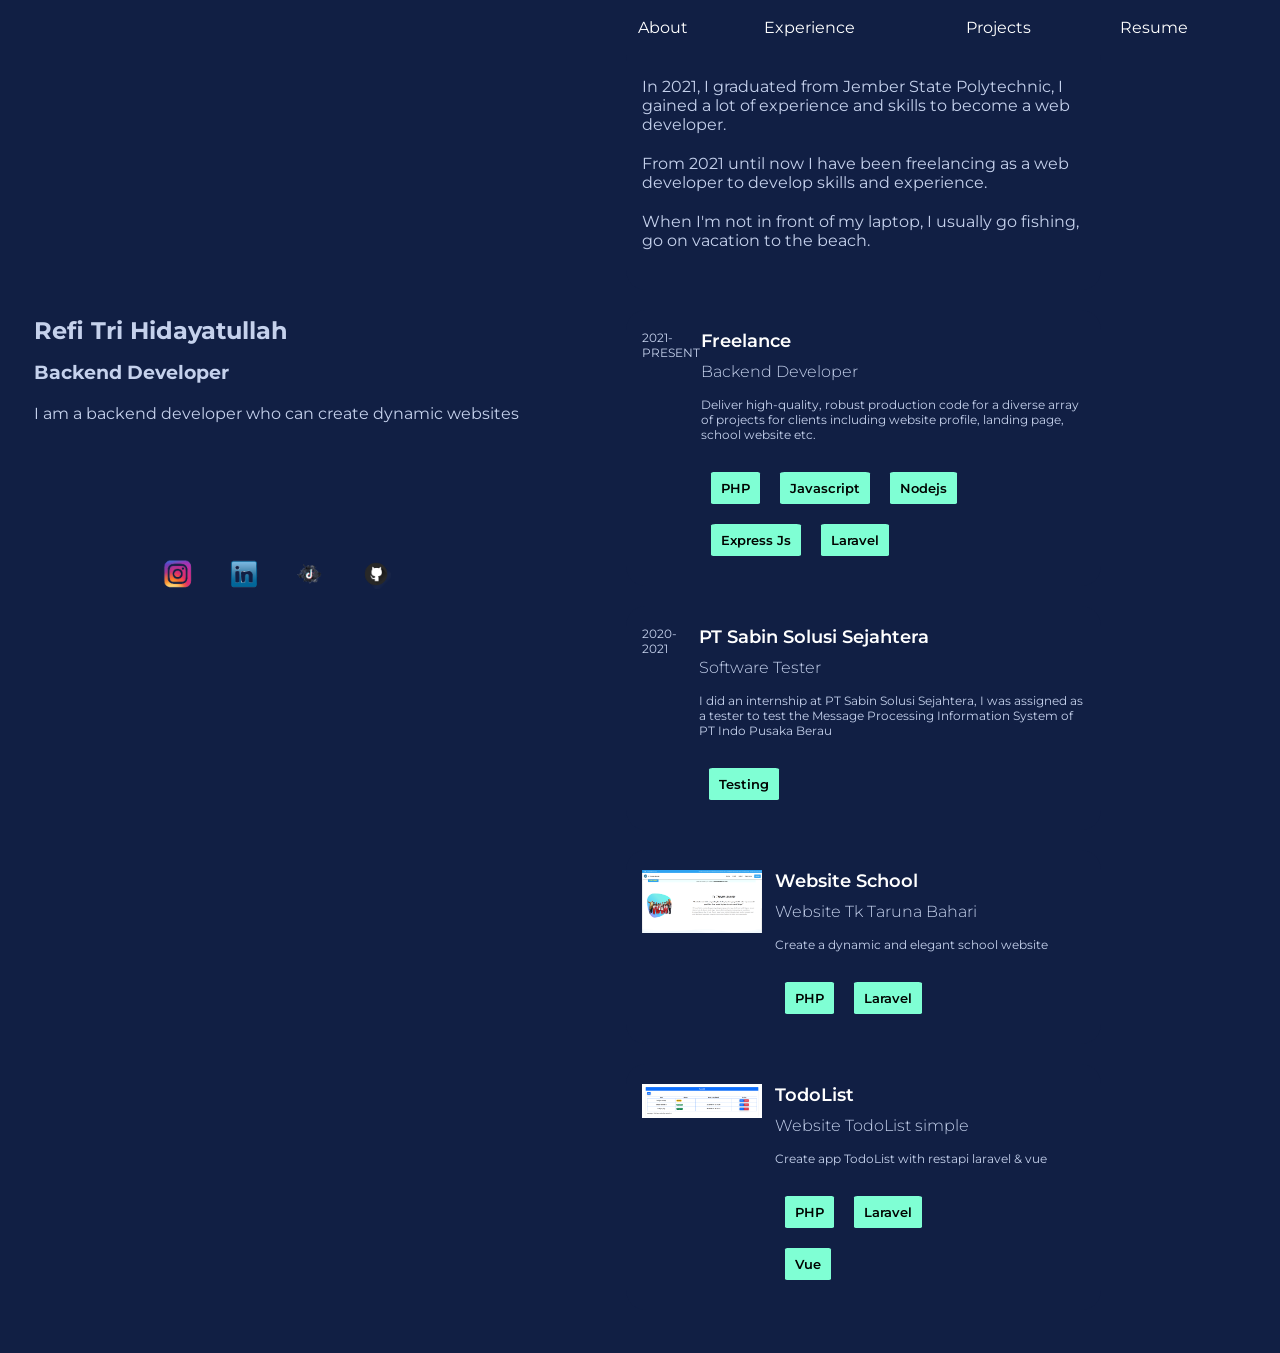
==== index.html @ 6db91884 "revisi" ====
<!DOCTYPE html>
<html lang="en">
  <head>
    <meta charset="UTF-8" />
    <meta name="viewport" content="width=device-width, initial-scale=1.0" />
    <link rel="stylesheet" href="css.css" />
    <link
      rel="stylesheet"
      href="https://cdnjs.cloudflare.com/ajax/libs/font-awesome/6.4.0/css/all.min.css"
      integrity="sha512-iecdLmaskl7CVkqkXNQ/ZH/XLlvWZOJyj7Yy7tcenmpD1ypASozpmT/E0iPtmFIB46ZmdtAc9eNBvH0H/ZpiBw=="
      crossorigin="anonymous"
      referrerpolicy="no-referrer"
    />
    <title>Refi Tri Hidayatullah</title>
  </head>
  <body>
    <div class="container">
      <nav style="position: fixed">
        <div class="navbar">
          <ul class="d-flex d-flex-direc-col-reverse">
            <li>
              <i id="#sidebar" class="fa-solid fa-download"></i>
              <a href="#">Resume</a>
              <span class="tooltip-text" id="tooltip_resume">Resume</span>
            </li>
            <li>
              <i id="projects" class="fa-solid fa-file"></i>
              <a href="#experience">Projects</a>
              <span class="tooltip-text" id="tooltip_projects">Projects</span>
            </li>
            <li>
              <i id="#experience" class="fa-sharp fa-solid fa-address-card"></i>
              <a href="#experience">Experience</a>
              <span class="tooltip-text" id="tooltip_experience"
                >Experience</span
              >
            </li>
            <li>
              <i class="fa-sharp fa-solid fa-info"></i>
              <a href="#">About</a>
              <span class="tooltip-text" id="tooltip_about">About</span>
            </li>
          </ul>
        </div>
      </nav>
      <div id="sidebar">
        <div class="wrapper">
          <div class="wrapper-name">
            <h2>Refi Tri Hidayatullah</h2>
            <h3>Backend Developer</h3>
            <p style="text-align: left">
              I am a backend developer who can create dynamic websites
            </p>
          </div>
          <div class="wrapper-sosmed">
            <ul>
              <li>
                <a
                  target="_blank"
                  href="https://www.instagram.com/refi_tri_hidayatullah/"
                >
                  <img src="img/instagram.png" alt="instagram" />
                </a>
              </li>
              <li>
                <a
                  target="_blank"
                  href="https://www.linkedin.com/in/refi-tri-hidayatullah-98b4861b3/"
                >
                  <img src="img/linkedin.png" alt="linkedin" />
                </a>
              </li>
              <li>
                <a target="_blank" href="https://www.tiktok.com/@refitrih">
                  <img src="img/tiktok.png" alt="tiktok" />
                </a>
              </li>
              <li>
                <a
                  target="_blank"
                  href="https://github.com/refitrihidayatullah"
                >
                  <img src="img/github.png" alt="github" />
                </a>
              </li>
            </ul>
          </div>
        </div>
      </div>
      <main>
        <section id="about">
          <div class="wrapper-about">
            <p>
              In 2021, I graduated from Jember State Polytechnic, I gained a lot
              of experience and skills to become a web developer.
            </p>
            <p>
              From 2021 until now I have been freelancing as a web developer to
              develop skills and experience.
            </p>
            <p>
              When I'm not in front of my laptop, I usually go fishing, go on
              vacation to the beach.
            </p>
          </div>
        </section>
        <form id="experience">
          <div class="wrapper-experience">
            <div class="experience-date">2021-PRESENT</div>
            <div class="experience-content">
              <div class="experience-content-title">Freelance</div>
              <div class="experience-content-subtitle">Backend Developer</div>
              <p>
                Deliver high-quality, robust production code for a diverse array
                of projects for clients including website profile, landing page,
                school website etc.
              </p>
              <div class="experience-skills">
                <ul>
                  <li><button class="btn">PHP</button></li>
                  <li><button class="btn">Javascript</button></li>
                  <li><button class="btn">Nodejs</button></li>
                  <li><button class="btn">Express Js</button></li>
                  <li><button class="btn">Laravel</button></li>
                </ul>
              </div>
            </div>
          </div>

          <div class="wrapper-experience">
            <div class="experience-date">2020-2021</div>
            <div class="experience-content">
              <div class="experience-content-title">
                PT Sabin Solusi Sejahtera
              </div>
              <div class="experience-content-subtitle">Software Tester</div>
              <p>
                I did an internship at PT Sabin Solusi Sejahtera, I was assigned
                as a tester to test the Message Processing Information System of
                PT Indo Pusaka Berau
              </p>
              <div class="experience-skills">
                <ul>
                  <li><button class="btn">Testing</button></li>
                </ul>
              </div>
            </div>
          </div>
        </form>

        <div id="projects" class="wrapper-experience">
          <div class="experience-date">
            <img
              style="max-width: 120px; max-height: 120px"
              src="img/taruna.PNG"
              alt=""
            />
          </div>
          <div class="experience-content">
            <div class="experience-content-title">Website School</div>
            <div class="experience-content-subtitle">
              Website Tk Taruna Bahari
            </div>
            <p>Create a dynamic and elegant school website</p>
            <div class="experience-skills">
              <ul>
                <li><button class="btn">PHP</button></li>
                <li><button class="btn">Laravel</button></li>
              </ul>
            </div>
          </div>
        </div>

        <div id="projects" class="wrapper-experience">
          <div class="experience-date">
            <img
              style="max-width: 120px; max-height: 120px"
              src="img/todolist.PNG"
              alt=""
            />
          </div>
          <div class="experience-content">
            <div class="experience-content-title">TodoList</div>
            <div class="experience-content-subtitle">
              Website TodoList simple
            </div>
            <p>Create app TodoList with restapi laravel & vue</p>
            <div class="experience-skills">
              <ul>
                <li><button class="btn">PHP</button></li>
                <li><button class="btn">Laravel</button></li>
                <li><button class="btn">Vue</button></li>
              </ul>
            </div>
          </div>
        </div>
      </main>
    </div>
  </body>
</html>
---- css.css ----
@import url("https://fonts.googleapis.com/css2?family=Montserrat:wght@400;700&display=swap");
* {
  margin: 0;
  padding: 0;
  box-sizing: border-box;
  list-style-type: none;
  text-decoration: none;
  font-family: "Montserrat", sans-serif;
  color: var(--primary-color);
}
html {
  scroll-behavior: smooth;
}
body {
  background-color: var(--main-color);
}
:root {
  --main-color: #111f44;
  --primary-color: #c5d1ec;
  --light-color: #ffff;
  --dark-color: #00010;
}

.d-flex {
  display: flex;
}
.d-flex-direc-col-reverse {
  flex-direction: row-reverse;
}
.container {
  display: grid;
  height: 150vh;
  grid-template-columns: 0.8fr 1.5fr;
  grid-template-rows: 0.04fr 1fr;
  grid-template-areas:
    "nav nav"
    "sidebar main";
  grid-gap: 0.2rem;
}
/* navbar first */
nav {
  grid-area: nav;
  position: fixed;
  top: 0;
  width: 100%;
  height: 58px;
  z-index: 1;
}
.navbar {
  padding: 18px 20px;
  width: 100%;
  position: fixed;
  background-color: var(--main-color);
}

.tooltip-text {
  opacity: 0;
}
.navbar ul li {
  cursor: pointer;
}
.navbar ul li a {
  color: white;
}
i {
  visibility: hidden;
}
/* navbar end */

/* main first */
main {
  /* background-color: #18ffff; */
  grid-area: main;
  padding: 18px 20px;
  height: 150vh;
}
.wrapper-about {
  width: 60%;
  margin: 20px auto;
  padding: 20px 16px;
  background-color: var(--main-color);
  border-radius: 20px;
}
.wrapper-experience {
  display: flex;
  flex-direction: row;
  width: 60%;
  margin: 20px auto;
  padding: 20px 16px;
  background-color: var(--main-color);
  border-radius: 20px;
}
.wrapper-experience:hover {
  padding: 12px 16px;
  box-shadow: 10px 10px 20px rgba(0, 0, 0, 0.5);
  border: solid 2px rgba(255, 255, 255, 0.027);
  backdrop-filter: blur(20px);
  border-radius: 20px;
  z-index: 1;
  background: inherit;
  overflow: hidden;
  transition: ease-in-out 0.3s;
}
.experience-date {
  font-size: 12px;
  width: 30%;
}
.experience-content-title {
  font-size: 18px;
  font-weight: 600;
  color: var(--light-color);
}
.experience-content-subtitle {
  font-size: 16px;
  font-weight: 300;
  margin-top: 10px;
}
.experience-content p {
  font-size: 12px;
  color: var(--primary-color);
}
.experience-skills {
  width: 80%;
}
.experience-skills ul {
  display: flex;
  flex-wrap: wrap;
  height: auto;
}
.experience-skills ul li {
  padding: 10px 10px;
}
.btn {
  padding: 8px 10px;
  border-radius: 5%;
  border: none;
  background-color: aquamarine;
  color: #000400;
  font-weight: 600;
}

/* main end */

/* sidebar first */
#sidebar {
  grid-area: sidebar;
  padding: 20px 16px;
  position: fixed;
  top: 80px;
}
.wrapper {
  height: 80vh;
  padding: 16px 18px;
  margin-top: 100px;
  width: auto;
}
.wrapper-name {
  margin-top: 100px;
}
.wrapper-name h3,
p {
  margin-top: 16px;
  margin-bottom: 20px;
}
.wrapper-sosmed {
  margin-top: 120px;
}
.wrapper-sosmed ul {
  display: flex;
  flex-direction: row;
  justify-content: center;
}
.wrapper-sosmed li {
  padding: 16px 18px;
}
.wrapper-sosmed img {
  height: 30px;
  width: 30px;
}
/* sidebar end */

/* media */
@media (max-width: 440px) {
  /* nav first */
  .container {
    grid-template-columns: 4fr;
    grid-template-rows: 0.2fr 1fr 0.1fr;
    grid-template-areas:
      "sidebar"
      "main"
      "nav";
  }
  nav {
    position: fixed;
    z-index: 1;
    bottom: 600px;
    width: 100%;
    height: 90px;
  }
  .navbar {
    padding: 12px 16px;
    position: fixed;
    bottom: -2px;
  }
  .navbar a {
    opacity: 0;
    font-size: 5px;
  }
  i {
    visibility: visible;
    font-size: 20px;
  }
  .tooltip-text {
    opacity: 1;
  }
  .navbar ul {
    justify-content: center;
  }
  .navbar ul li {
    padding: 12px 16px;
    flex-wrap: wrap;
    cursor: pointer;
  }
  .tooltip-text {
    visibility: hidden;
    position: absolute;
    z-index: 1;
    width: 100px;
    color: var(--main-color);
    font-size: 12px;
    background-color: var(--primary-color);
    border-radius: 10px;
    padding: 10px 12px;
    text-align: center;
  }

  .navbar ul li:hover .tooltip-text {
    visibility: visible;
  }
  #tooltip_resume {
    top: -11px;
    left: 250px;
  }
  #tooltip_projects {
    top: -11px;
    left: 200px;
  }
  #tooltip_about {
    top: -11px;
    left: 20px;
  }
  #tooltip_experience {
    top: -11px;
    left: 100px;
  }
  /* nav end */

  /*sidebar first  */
  #sidebar {
    grid-area: sidebar;
    padding: 12px 16px;
    position: relative;
    height: 280px;
  }
  .wrapper {
    /* border: 1px solid black; */
    padding: 16px 18px;
    height: max-content;
    position: absolute;
    top: -180px;
  }
  .wrapper-name {
    margin-top: 10px;
    font-size: 16px;
  }
  .wrapper-name h3,
  p {
    margin-top: 16px;
    margin-bottom: 20px;
    font-size: 13px;
  }
  .wrapper-sosmed {
    margin-top: 10px;
  }
  .wrapper-sosmed ul {
    display: flex;
    flex-direction: row;
    justify-content: center;
  }
  .wrapper-sosmed li {
    padding: 16px 18px;
  }
  .wrapper-sosmed img {
    height: 30px;
    width: 30px;
  }
  /*sidebar end  */
  /* main first */
  main {
    background-color: #18ffff;
    grid-area: main;
    padding: 12px 16px;
    height: 200vh;
  }
  .wrapper-about {
    width: 95%;
    /* border: 1px solid black; */
    margin: auto;
    padding: 20px 16px;
    font-size: 12px;
    background-color: var(--main-color);
  }
  .wrapper-experience {
    display: flex;
    flex-direction: row;
    width: 95%;
    margin: 2px auto;
    padding: 20px 16px;
    background-color: var(--main-color);
    border-radius: 20px;
  }
  .wrapper-experience:hover {
    padding: 12px 16px;
    box-shadow: 10px 10px 20px rgba(0, 0, 0, 0.5);
    border: solid 2px rgba(255, 255, 255, 0.027);
    backdrop-filter: blur(20px);
    border-radius: 20px;
    z-index: 1;
    background: #228b22;
    overflow: hidden;
    transition: ease-in-out 0.3s;
  }

  .experience-date {
    font-size: 10px;
    width: 80%;
  }
  .experience-content-title {
    font-size: 16px;
    font-weight: 600;
    color: var(--light-color);
  }
  .experience-content-subtitle {
    font-size: 15px;
    font-weight: 300;
    margin-top: 10px;
  }
  .experience-content p {
    font-size: 12px;
    color: var(--primary-color);
  }
  .experience-skills {
    width: 80%;
  }
  .experience-skills ul {
    display: flex;
    flex-wrap: wrap;
    height: auto;
  }
  .experience-skills ul li {
    padding: 5px;
  }
  .btn {
    padding: 5px;
    border-radius: 5%;
    border: none;
    background-color: aquamarine;
    color: #000400;
    font-weight: 600;
    font-size: 10px;
  }
  /* main end */
}
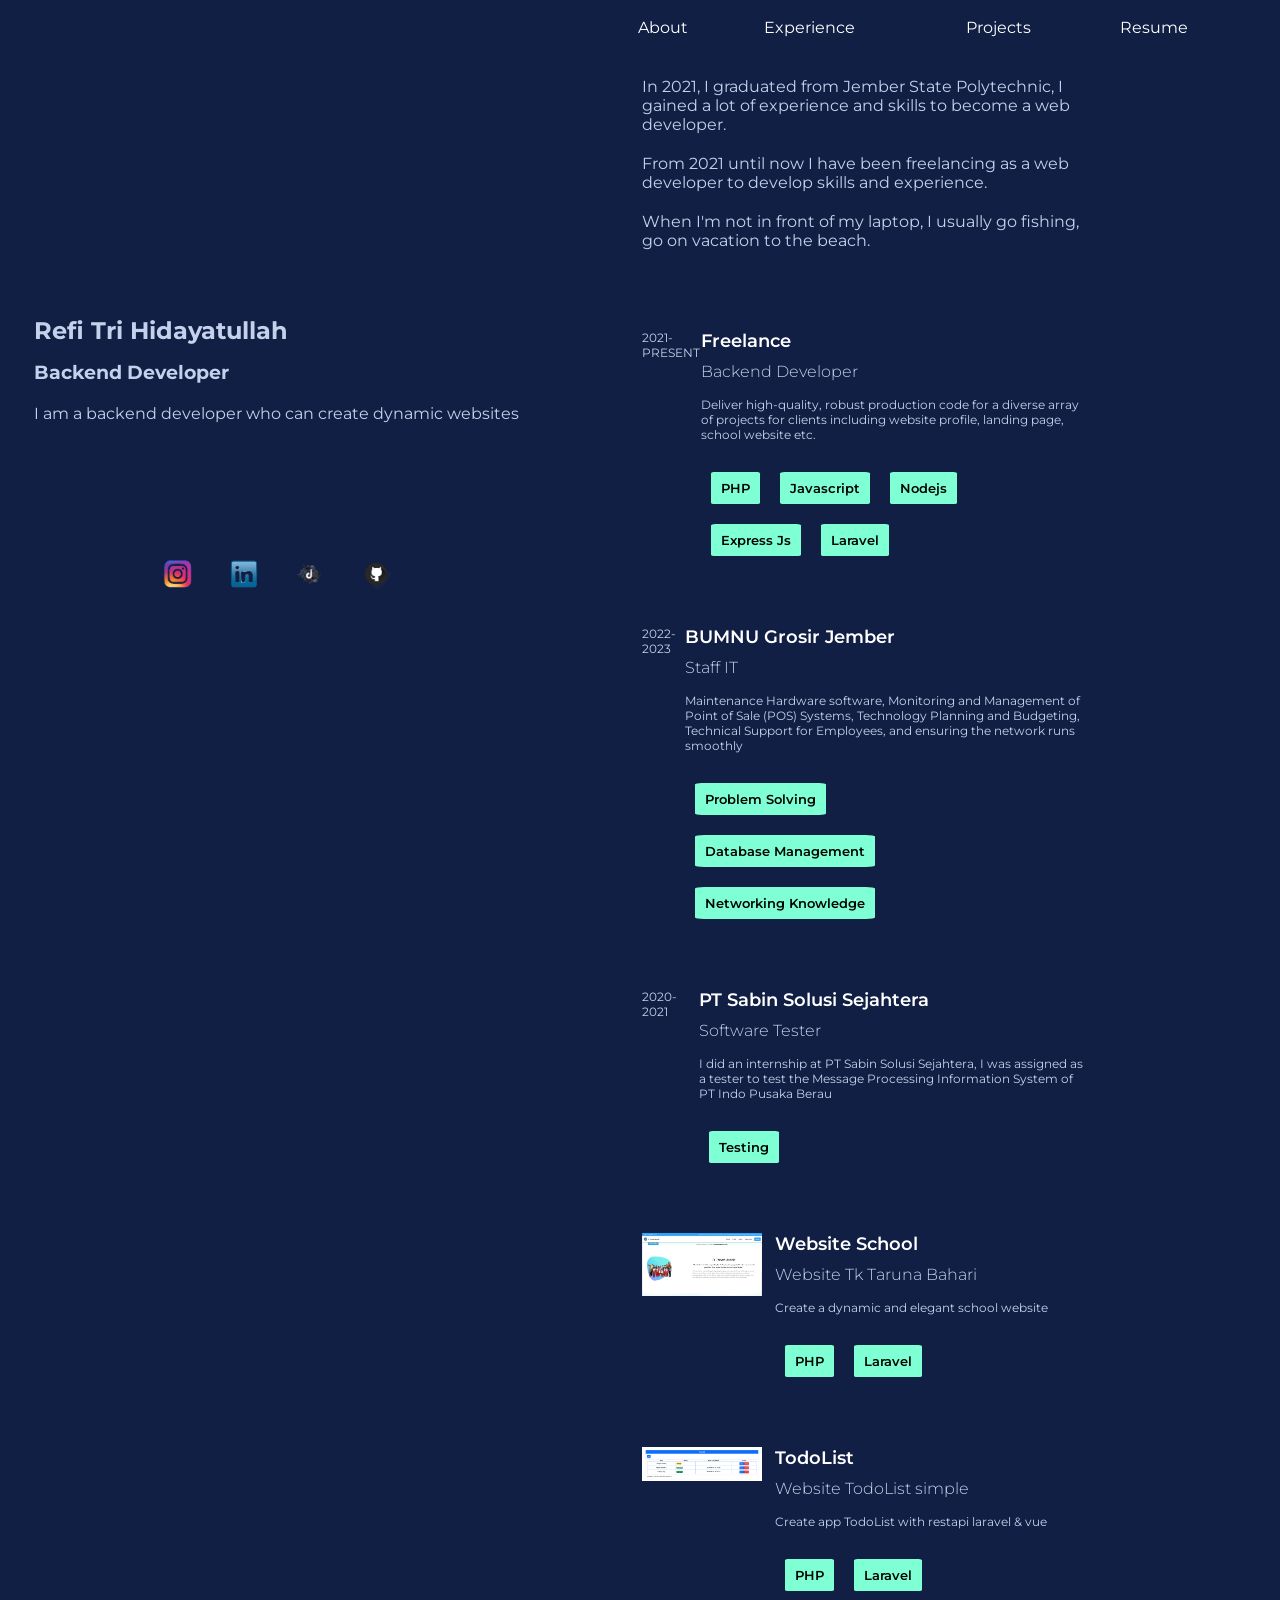
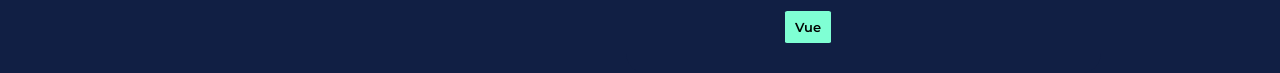
==== commit 4c096d6e: "revisi experience" ====
--- a/index.html
+++ b/index.html
@@ -20,7 +20,10 @@
           <ul class="d-flex d-flex-direc-col-reverse">
             <li>
               <i id="#sidebar" class="fa-solid fa-download"></i>
-              <a href="#">Resume</a>
+              <a
+                href="https://drive.google.com/uc?export=download&id=1c04-2xn5k-vgR9KRKxqL6wsp0RblFHXO"
+                >Resume</a
+              >
               <span class="tooltip-text" id="tooltip_resume">Resume</span>
             </li>
             <li>
@@ -128,6 +131,27 @@
           </div>
 
           <div class="wrapper-experience">
+            <div class="experience-date">2022-2023</div>
+            <div class="experience-content">
+              <div class="experience-content-title">BUMNU Grosir Jember</div>
+              <div class="experience-content-subtitle">Staff IT</div>
+              <p>
+                Maintenance Hardware software, Monitoring and Management of
+                Point of Sale (POS) Systems, Technology Planning and Budgeting,
+                Technical Support for Employees, and ensuring the network runs
+                smoothly
+              </p>
+              <div class="experience-skills">
+                <ul>
+                  <li><button class="btn">Problem Solving</button></li>
+                  <li><button class="btn">Database Management</button></li>
+                  <li><button class="btn">Networking Knowledge</button></li>
+                </ul>
+              </div>
+            </div>
+          </div>
+
+          <div class="wrapper-experience">
             <div class="experience-date">2020-2021</div>
             <div class="experience-content">
               <div class="experience-content-title">
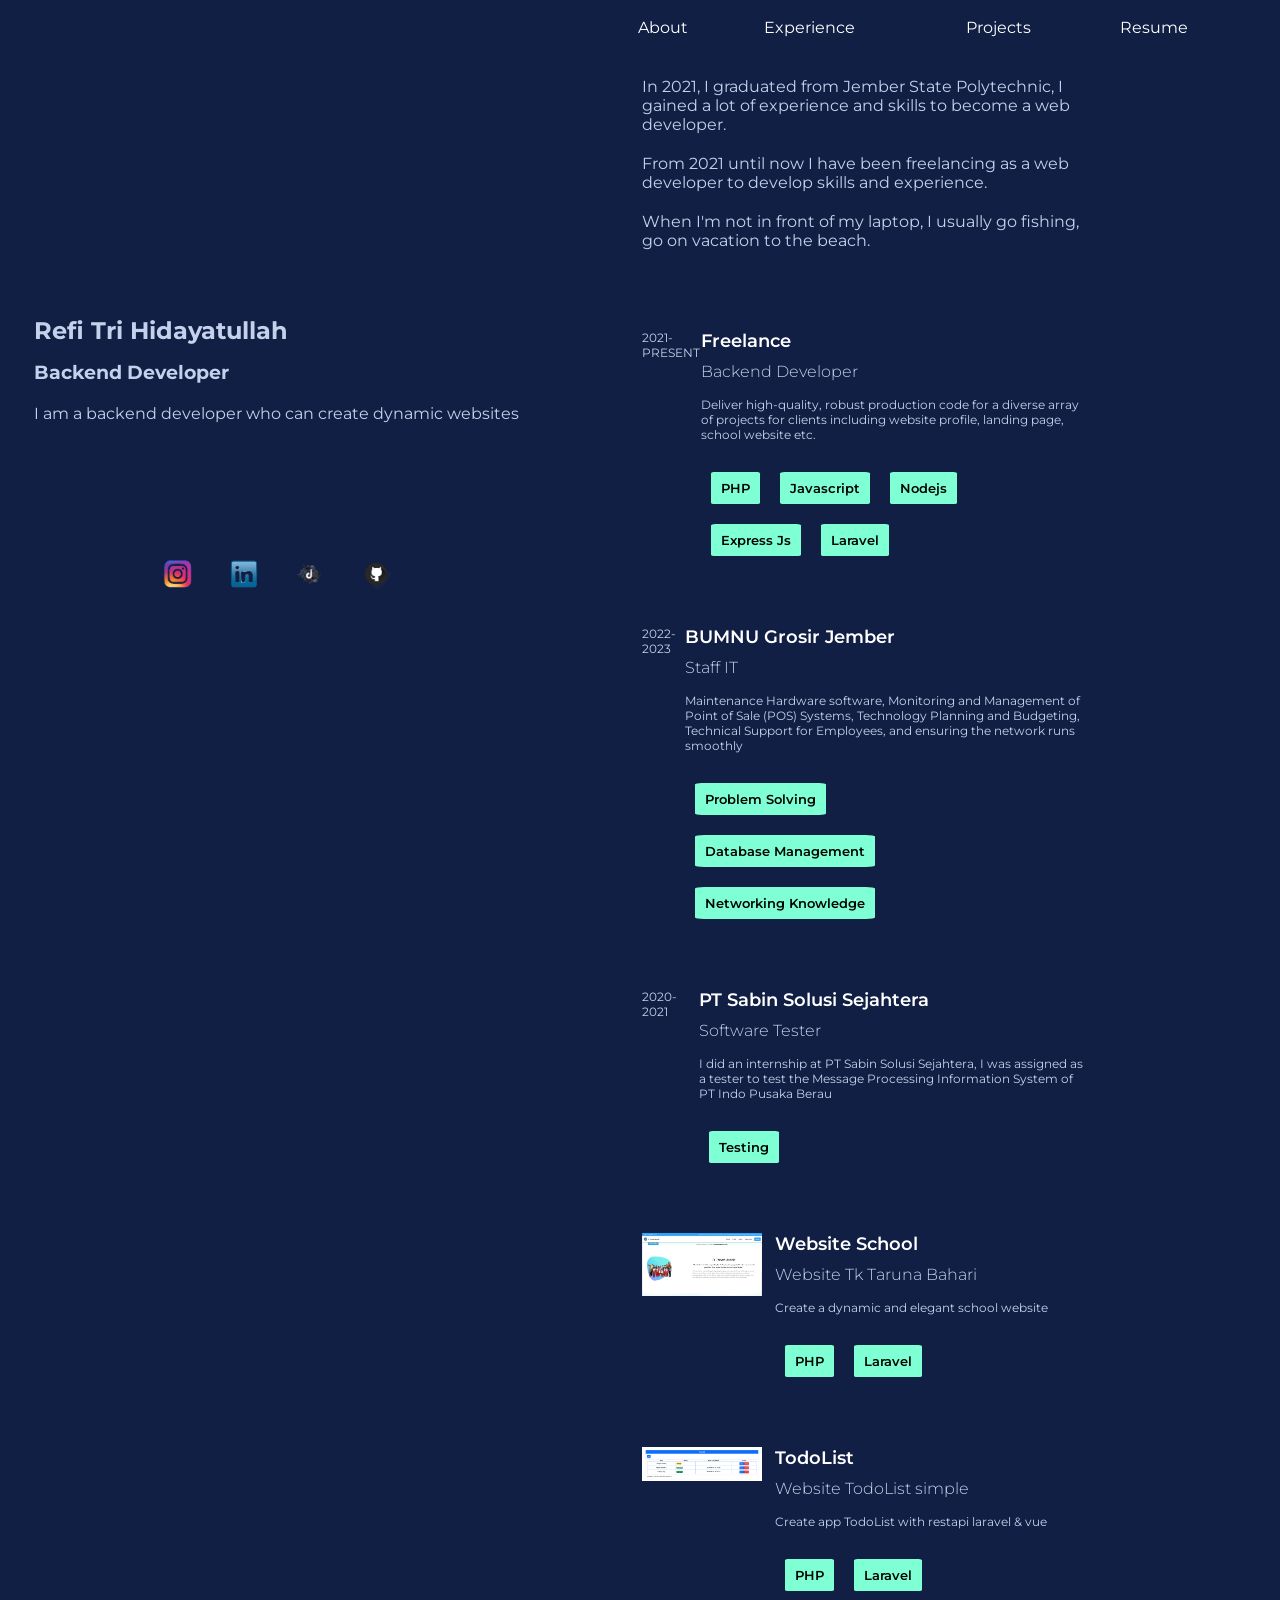
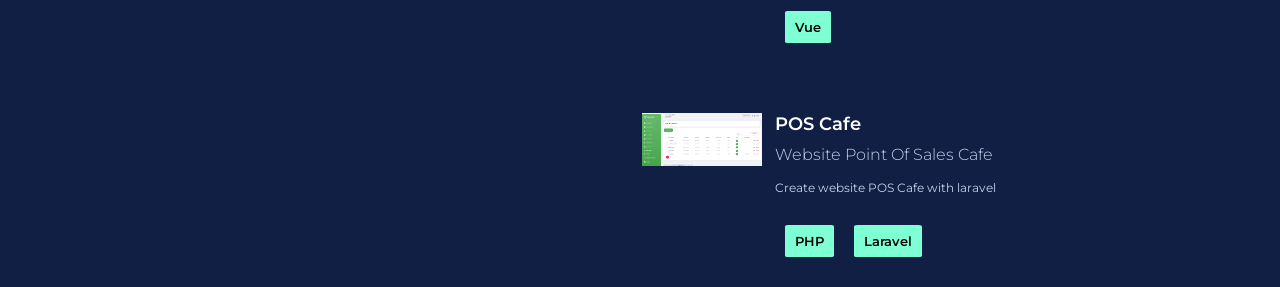
==== commit 9e539c24: "revisi" ====
--- a/index.html
+++ b/index.html
@@ -218,6 +218,29 @@
             </div>
           </div>
         </div>
+
+        <div id="projects" class="wrapper-experience">
+          <div class="experience-date">
+            <img
+              style="max-width: 120px; max-height: 120px"
+              src="img/pos.PNG"
+              alt=""
+            />
+          </div>
+          <div class="experience-content">
+            <div class="experience-content-title">POS Cafe</div>
+            <div class="experience-content-subtitle">
+              Website Point Of Sales Cafe
+            </div>
+            <p>Create website POS Cafe with laravel</p>
+            <div class="experience-skills">
+              <ul>
+                <li><button class="btn">PHP</button></li>
+                <li><button class="btn">Laravel</button></li>
+              </ul>
+            </div>
+          </div>
+        </div>
       </main>
     </div>
   </body>
